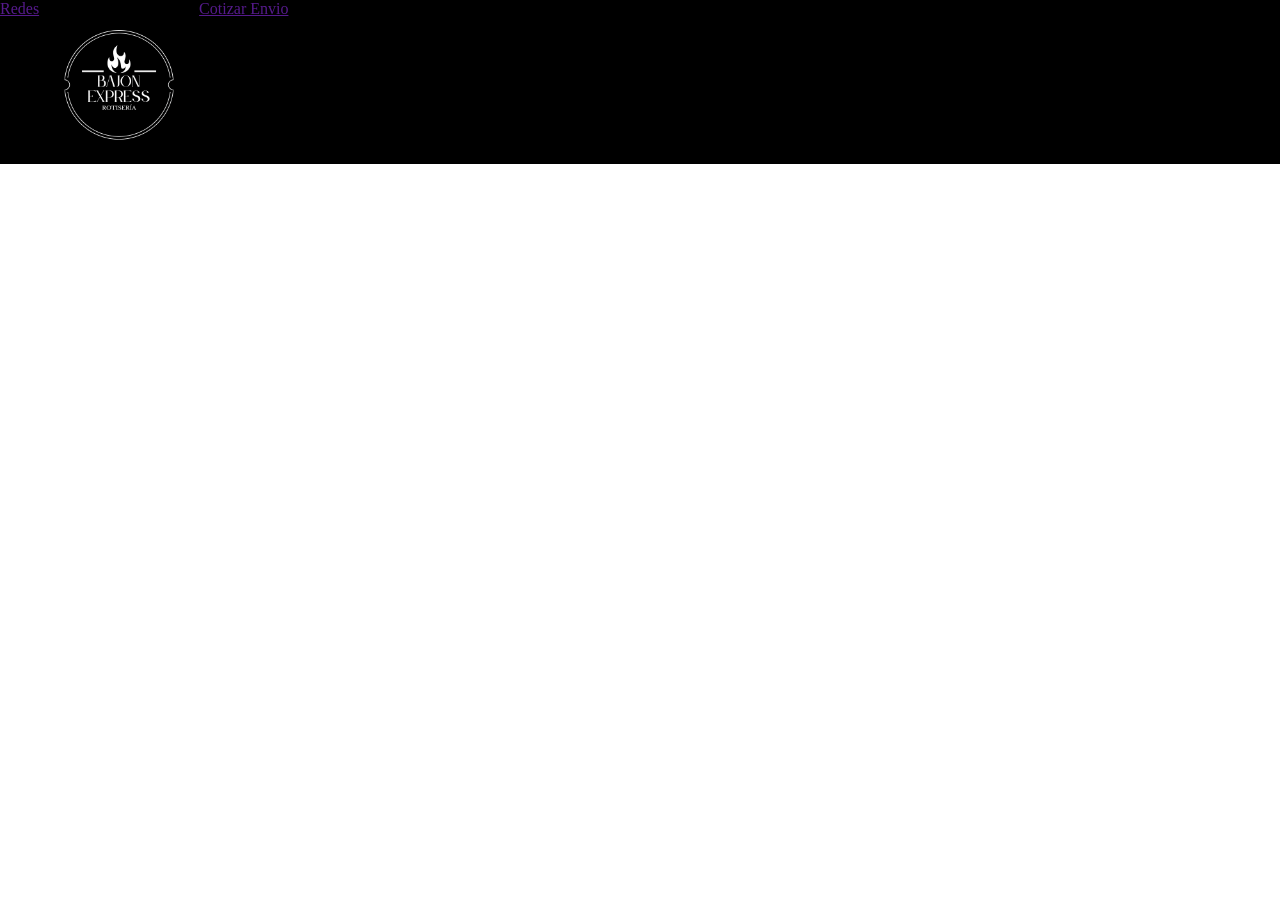
==== index.html @ 4f7670db "Add files via upload" ====
<!DOCTYPE html>
<html lang="ES">
<head>
    <meta charset="UTF-8">
    <meta name="viewport" content="width=device-width, initial-scale=1.0">
    <title>Bajon Express</title>
    <link rel="stylesheet" href="style.css">
</head>
<body>
    <header>
        <nav>
            <ul>
                <li><a href="">Redes</a></li>
                <li><img class="logo" src="Logo.png" alt=""></li>
                <li><a href="">Cotizar Envio</a></li>
            </ul>
        </nav>
    </header>
    
</body>
</html>
---- style.css ----
*{
    margin: 0;
    padding: 0;
    box-sizing: border-box;
}

nav{
    background-color: black;
}

nav ul{
    display: flex;
}

.logo{
    width: 160px;
    height: 160px;
}
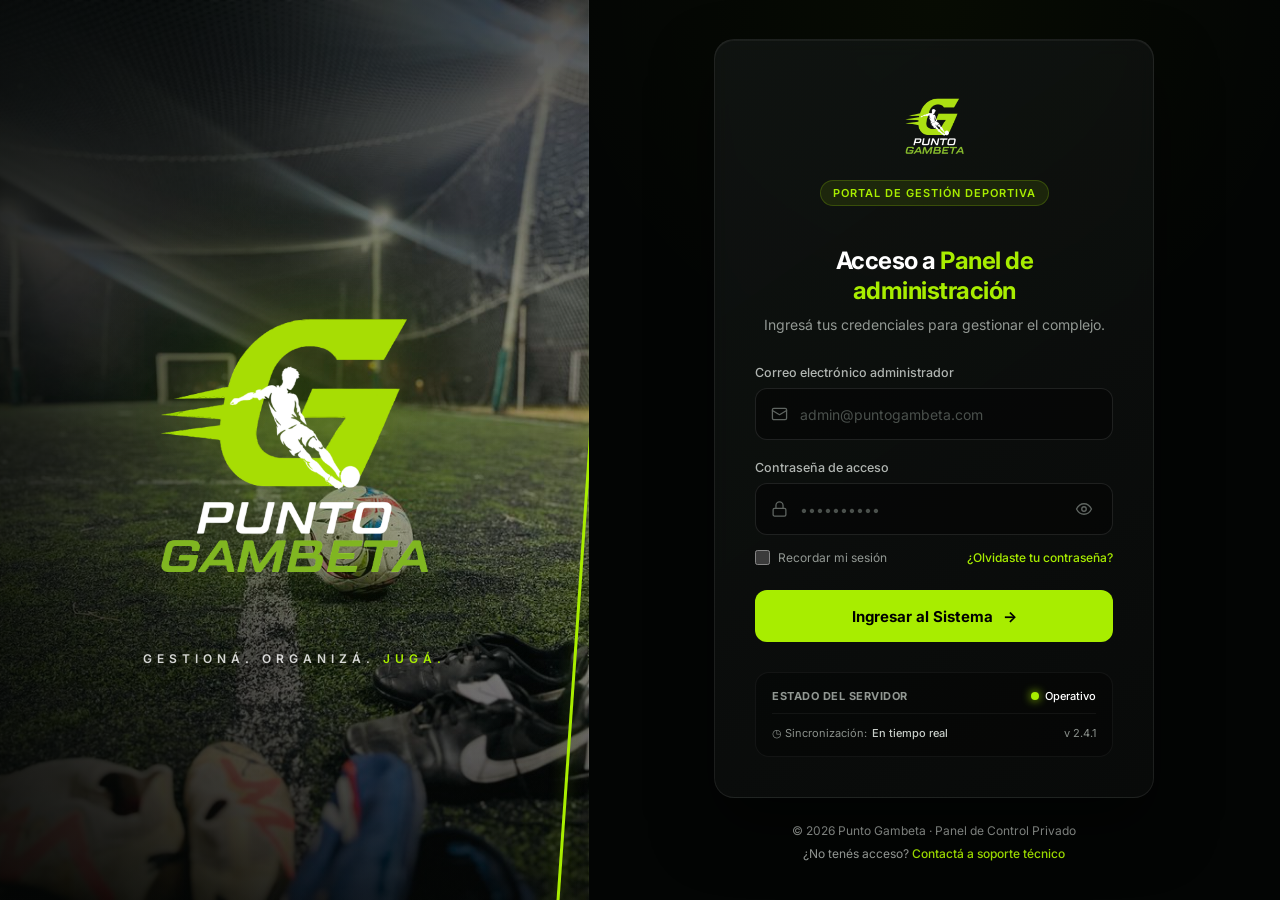
==== commit d46cb4c0: "Add files via upload" ====
--- a/index.html
+++ b/index.html
@@ -1,21 +1,997 @@
-<!DOCTYPE html>
-<html lang="ES">
-<head>
-    <meta charset="UTF-8">
-    <meta name="viewport" content="width=device-width, initial-scale=1.0">
-    <title>Bajon Express</title>
-    <link rel="stylesheet" href="style.css">
-</head>
-<body>
-    <header>
-        <nav>
-            <ul>
-                <li><a href="">Redes</a></li>
-                <li><img class="logo" src="Logo.png" alt=""></li>
-                <li><a href="">Cotizar Envio</a></li>
-            </ul>
-        </nav>
-    </header>
-    
-</body>
-</html>+<!DOCTYPE html>
+<html lang="es">
+
+<head>
+    <meta charset="UTF-8">
+    <meta name="viewport" content="width=device-width, initial-scale=1.0">
+    <meta name="description" content="Punto Gambeta — Portal privado de gestión deportiva. Acceso al panel de administración del complejo.">
+    <meta name="theme-color" content="#030504">
+    <meta name="color-scheme" content="dark">
+    <title>Punto Gambeta | Portal de Gestión Deportiva</title>
+    <link rel="icon" type="image/png" href="./assets/logo.png">
+    <link rel="preload" as="image" href="./assets/fondo-cancha.jpg">
+
+    <link rel="preconnect" href="https://fonts.googleapis.com">
+    <link rel="preconnect" href="https://fonts.gstatic.com" crossorigin>
+    <link href="https://fonts.googleapis.com/css2?family=Inter:wght@400;500;600;700&display=swap" rel="stylesheet">
+
+    <style>
+        /* =====================================================
+           VARIABLES
+        ===================================================== */
+        :root {
+            --verde: #a8ed00;
+            --verde-hover: #baff20;
+            --negro: #030504;
+            --negro-2: #080b09;
+            --blanco: #ffffff;
+            --gris: #929893;
+            --gris-dark: #626864;
+            --borde: rgba(255,255,255,.08);
+            --verde-soft: rgba(168,237,0,.08);
+            --error: #ff6b6b;
+            --radius: 12px;
+        }
+
+        /* =====================================================
+           RESET
+        ===================================================== */
+        * {
+            margin: 0;
+            padding: 0;
+            box-sizing: border-box;
+        }
+
+        html {
+            scroll-behavior: smooth;
+        }
+
+        body {
+            min-height: 100vh;
+            font-family: 'Inter', -apple-system, BlinkMacSystemFont, 'Segoe UI', Arial, Helvetica, sans-serif;
+            background: var(--negro);
+            color: var(--blanco);
+            overflow-x: hidden;
+            -webkit-font-smoothing: antialiased;
+        }
+
+        ::selection {
+            background: var(--verde);
+            color: #000;
+        }
+
+        :focus-visible {
+            outline: 2px solid var(--verde);
+            outline-offset: 2px;
+        }
+
+        img {
+            user-select: none;
+            -webkit-user-drag: none;
+        }
+
+        .sr-only {
+            position: absolute;
+            width: 1px;
+            height: 1px;
+            padding: 0;
+            margin: -1px;
+            overflow: hidden;
+            clip: rect(0, 0, 0, 0);
+            white-space: nowrap;
+            border: 0;
+        }
+
+        /* =====================================================
+           CONTENEDOR PRINCIPAL
+        ===================================================== */
+        .login-page {
+            min-height: 100vh;
+            display: grid;
+            grid-template-columns: 46% 54%;
+        }
+
+        /* =====================================================
+           PANEL IZQUIERDO (fondo real: foto vertical nocturna)
+        ===================================================== */
+        .brand-panel {
+            position: relative;
+            min-height: 100vh;
+            overflow: hidden;
+            background-color: #0a0f0b;
+            background-image:
+                linear-gradient(90deg, rgba(3,5,4,.82) 0%, rgba(3,5,4,.45) 55%, rgba(3,5,4,.30) 100%),
+                linear-gradient(180deg, rgba(3,5,4,.55) 0%, rgba(3,5,4,0) 35%, rgba(3,5,4,0) 60%, rgba(3,5,4,.72) 100%),
+                url("./assets/fondo-cancha.jpg");
+            background-size: cover, cover, cover;
+            background-position: center 62%, center, center 62%;
+            background-repeat: no-repeat;
+        }
+
+        .brand-panel::before {
+            content: "";
+            position: absolute;
+            inset: 0;
+            background: radial-gradient(circle at 50% 45%, rgba(168,237,0,.10), transparent 42%);
+            pointer-events: none;
+            z-index: 1;
+        }
+
+        .brand-panel::after {
+            content: "";
+            position: absolute;
+            top: -5%;
+            right: -2px;
+            width: 3px;
+            height: 110%;
+            background: var(--verde);
+            transform: rotate(4deg);
+            box-shadow: 0 0 15px rgba(168,237,0,.35);
+            z-index: 10;
+        }
+
+        .brand-content {
+            position: relative;
+            z-index: 3;
+            min-height: 100vh;
+            display: flex;
+            flex-direction: column;
+            justify-content: center;
+            align-items: center;
+            padding: 50px;
+            text-align: center;
+        }
+
+        .main-logo {
+            width: min(390px,82%);
+            height: auto;
+            display: block;
+            /* El logo tiene fondo negro: screen lo funde con la foto */
+            mix-blend-mode: screen;
+            filter: drop-shadow(0 0 25px rgba(168,237,0,.15));
+        }
+
+        .brand-slogan {
+            margin-top: 27px;
+            color: rgba(255,255,255,.82);
+            font-size: 12px;
+            font-weight: 600;
+            letter-spacing: 5px;
+            text-shadow: 0 2px 12px rgba(0,0,0,.8);
+        }
+
+        .brand-slogan span {
+            color: var(--verde);
+        }
+
+        /* =====================================================
+           PANEL DERECHO
+        ===================================================== */
+        .form-panel {
+            min-height: 100vh;
+            display: flex;
+            align-items: center;
+            justify-content: center;
+            padding: 35px 50px;
+            background: radial-gradient(circle at 50% 0%, rgba(168,237,0,.03), transparent 40%), var(--negro);
+        }
+
+        .login-container {
+            width: 100%;
+            max-width: 440px;
+        }
+
+        /* =====================================================
+           TARJETA
+        ===================================================== */
+        .login-card {
+            padding: 40px;
+            border-radius: 20px;
+            background: linear-gradient(145deg, rgba(20, 24, 22, 0.7), rgba(9, 11, 10, 0.9));
+            border: 1px solid var(--borde);
+            box-shadow: 0 30px 60px rgba(0,0,0,.5), inset 0 1px 0 rgba(255,255,255,0.05);
+            backdrop-filter: blur(10px);
+            -webkit-backdrop-filter: blur(10px);
+        }
+
+        /* =====================================================
+           BADGE ADMIN & LOGO
+        ===================================================== */
+        .admin-header {
+            display: flex;
+            flex-direction: column;
+            align-items: center;
+            margin-bottom: 25px;
+        }
+
+        .small-logo {
+            width: 85px;
+            height: auto;
+            display: block;
+            margin-bottom: 15px;
+            mix-blend-mode: screen;
+            border-radius: 10px;
+        }
+
+        .admin-badge {
+            background: rgba(168,237,0,.1);
+            color: var(--verde);
+            padding: 5px 12px;
+            border-radius: 20px;
+            font-size: 11px;
+            font-weight: 600;
+            letter-spacing: 1px;
+            text-transform: uppercase;
+            border: 1px solid rgba(168,237,0,.2);
+            margin-bottom: 15px;
+        }
+
+        /* =====================================================
+           BIENVENIDA
+        ===================================================== */
+        .welcome {
+            text-align: center;
+        }
+
+        .welcome h1 {
+            font-size: 24px;
+            font-weight: 700;
+            letter-spacing: -.5px;
+            margin-bottom: 8px;
+            color: #ffffff;
+            line-height: 1.25;
+        }
+
+        .welcome h1 span {
+            color: var(--verde);
+        }
+
+        .welcome p {
+            color: var(--gris);
+            font-size: 14px;
+            line-height: 1.5;
+            margin-bottom: 30px;
+        }
+
+        /* =====================================================
+           FORMULARIO
+        ===================================================== */
+        .form-group {
+            margin-bottom: 20px;
+        }
+
+        .form-group label {
+            display: block;
+            margin-bottom: 8px;
+            font-size: 12.5px;
+            font-weight: 500;
+            color: #b0b5b1;
+        }
+
+        .input-container {
+            position: relative;
+        }
+
+        .input-container:focus-within .input-icon {
+            color: var(--verde);
+        }
+
+        .input-icon {
+            position: absolute;
+            left: 16px;
+            top: 50%;
+            transform: translateY(-50%);
+            color: #5f6561;
+            pointer-events: none;
+            transition: color 0.3s;
+            display: flex;
+            align-items: center;
+        }
+
+        .input-icon svg {
+            width: 17px;
+            height: 17px;
+            display: block;
+        }
+
+        .input-container input {
+            width: 100%;
+            height: 52px;
+            padding: 0 46px 0 44px;
+            border-radius: var(--radius);
+            border: 1px solid rgba(255,255,255,.1);
+            outline: none;
+            background: rgba(0,0,0,.4);
+            color: white;
+            font-size: 14px;
+            font-family: inherit;
+            transition: border-color .2s ease, box-shadow .2s ease, background .2s ease;
+        }
+
+        /* Sin icono a la derecha en email: menos padding */
+        .input-container input[type="email"] {
+            padding-right: 16px;
+        }
+
+        .input-container input::placeholder {
+            color: #4a504c;
+        }
+
+        .input-container input:hover {
+            border-color: rgba(255,255,255,.25);
+        }
+
+        .input-container input:focus {
+            border-color: var(--verde);
+            background: rgba(168,237,0,.02);
+            box-shadow: 0 0 0 4px rgba(168,237,0,.08);
+        }
+
+        .input-container input[aria-invalid="true"] {
+            border-color: rgba(255,107,107,.7);
+            box-shadow: 0 0 0 4px rgba(255,107,107,.1);
+        }
+
+        /* Autofill oscuro */
+        .input-container input:-webkit-autofill {
+            -webkit-text-fill-color: #fff;
+            -webkit-box-shadow: 0 0 0 60px #0b0e0c inset;
+            caret-color: #fff;
+        }
+
+        /* =====================================================
+           PASSWORD
+        ===================================================== */
+        .password-toggle {
+            position: absolute;
+            right: 12px;
+            top: 50%;
+            transform: translateY(-50%);
+            border: none;
+            border-radius: 8px;
+            background: transparent;
+            color: #5f6561;
+            cursor: pointer;
+            padding: 8px;
+            display: flex;
+            align-items: center;
+            justify-content: center;
+            transition: color 0.2s, background 0.2s;
+        }
+
+        .password-toggle:hover {
+            color: var(--blanco);
+            background: rgba(255,255,255,.06);
+        }
+
+        .password-toggle svg {
+            width: 18px;
+            height: 18px;
+            display: block;
+        }
+
+        .caps-warning {
+            display: none;
+            margin-top: 8px;
+            font-size: 11.5px;
+            color: #e8c547;
+        }
+
+        .caps-warning.visible {
+            display: block;
+        }
+
+        /* =====================================================
+           OPCIONES INFERIORES
+        ===================================================== */
+        .form-options {
+            display: flex;
+            justify-content: space-between;
+            align-items: center;
+            gap: 12px;
+            margin-bottom: 25px;
+            margin-top: -5px;
+        }
+
+        .remember-me {
+            display: flex;
+            align-items: center;
+            gap: 8px;
+            font-size: 12px;
+            color: var(--gris);
+            cursor: pointer;
+            user-select: none;
+        }
+
+        .remember-me input {
+            width: 15px;
+            height: 15px;
+            accent-color: var(--verde);
+            cursor: pointer;
+        }
+
+        .forgot {
+            color: var(--verde);
+            background: none;
+            border: none;
+            padding: 0;
+            font-size: 12px;
+            font-weight: 500;
+            font-family: inherit;
+            cursor: pointer;
+            transition: .2s;
+        }
+
+        .forgot:hover {
+            color: var(--verde-hover);
+            text-decoration: underline;
+        }
+
+        /* =====================================================
+           BOTÓN LOGIN
+        ===================================================== */
+        .btn-login {
+            width: 100%;
+            height: 52px;
+            border: none;
+            border-radius: var(--radius);
+            background: var(--verde);
+            color: #000000;
+            font-size: 15px;
+            font-weight: 700;
+            font-family: inherit;
+            cursor: pointer;
+            transition: transform .2s ease, background .2s ease, box-shadow .2s ease, opacity .2s;
+            display: flex;
+            justify-content: center;
+            align-items: center;
+            gap: 10px;
+        }
+
+        .btn-login:hover:not(:disabled) {
+            background: var(--verde-hover);
+            transform: translateY(-2px);
+            box-shadow: 0 8px 25px rgba(168,237,0,.25);
+        }
+
+        .btn-login:active:not(:disabled) {
+            transform: translateY(0);
+        }
+
+        .btn-login:disabled {
+            opacity: .75;
+            cursor: not-allowed;
+            transform: none;
+            box-shadow: none;
+        }
+
+        .btn-login .arrow {
+            font-weight: 700;
+        }
+
+        .spinner {
+            width: 18px;
+            height: 18px;
+            border-radius: 50%;
+            border: 2.5px solid rgba(0,0,0,.25);
+            border-top-color: #000;
+            animation: spin .7s linear infinite;
+            flex-shrink: 0;
+        }
+
+        @keyframes spin {
+            to { transform: rotate(360deg); }
+        }
+
+        /* =====================================================
+           INFORMACIÓN DEL SISTEMA
+        ===================================================== */
+        .system-info {
+            margin-top: 30px;
+            padding: 16px;
+            border: 1px solid rgba(255,255,255,.05);
+            border-radius: 14px;
+            background: rgba(0,0,0,.3);
+        }
+
+        .system-title {
+            display: flex;
+            align-items: center;
+            justify-content: space-between;
+            margin-bottom: 12px;
+            padding-bottom: 10px;
+            border-bottom: 1px solid rgba(255,255,255,.05);
+        }
+
+        .system-title strong {
+            font-size: 11px;
+            color: var(--gris);
+            text-transform: uppercase;
+            letter-spacing: 0.5px;
+        }
+
+        .online {
+            display: flex;
+            align-items: center;
+            gap: 6px;
+            font-size: 11px;
+            color: var(--blanco);
+            font-weight: 500;
+        }
+
+        .online-dot {
+            width: 8px;
+            height: 8px;
+            border-radius: 50%;
+            background: var(--verde);
+            box-shadow: 0 0 10px var(--verde);
+            animation: pulse 2s infinite;
+        }
+
+        @keyframes pulse {
+            0% { box-shadow: 0 0 0 0 rgba(168,237,0, 0.4); }
+            70% { box-shadow: 0 0 0 6px rgba(168,237,0, 0); }
+            100% { box-shadow: 0 0 0 0 rgba(168,237,0, 0); }
+        }
+
+        .server-stats {
+            display: flex;
+            justify-content: space-between;
+            gap: 8px;
+            font-size: 11px;
+            color: #8a908b;
+        }
+
+        .server-stats span {
+            display: flex;
+            align-items: center;
+            gap: 5px;
+        }
+
+        .server-stats strong {
+            color: #c6ccc7;
+            font-weight: 500;
+        }
+
+        /* =====================================================
+           FOOTER
+        ===================================================== */
+        .footer {
+            margin-top: 25px;
+            text-align: center;
+            color: #a0a5a1;
+            font-size: 12px;
+            display: flex;
+            flex-direction: column;
+            gap: 8px;
+        }
+
+        .footer a {
+            color: var(--verde);
+            text-decoration: none;
+            font-weight: 500;
+            transition: color 0.2s;
+        }
+
+        .footer a:hover {
+            color: var(--verde-hover);
+            text-decoration: underline;
+        }
+
+        /* =====================================================
+           MENSAJES
+        ===================================================== */
+        .message {
+            display: none;
+            margin-top: 15px;
+            padding: 12px 14px;
+            border-radius: 8px;
+            text-align: center;
+            font-size: 12.5px;
+            font-weight: 500;
+            line-height: 1.45;
+        }
+
+        .message.success {
+            display: block;
+            color: #000;
+            background: var(--verde);
+        }
+
+        /* Animación de acceso correcto */
+        .login-card.access-ok {
+            border-color: rgba(168,237,0,.6);
+            animation: accessGlow .9s ease both;
+        }
+
+        @keyframes accessGlow {
+            0% { box-shadow: 0 30px 60px rgba(0,0,0,.5), 0 0 0 0 rgba(168,237,0,.55); }
+            100% { box-shadow: 0 30px 60px rgba(0,0,0,.5), 0 0 0 22px rgba(168,237,0,0); }
+        }
+
+        .btn-login.access-ok {
+            background: var(--verde);
+            box-shadow: 0 0 24px rgba(168,237,0,.5);
+        }
+
+        .check-pop {
+            display: inline-flex;
+            align-items: center;
+            justify-content: center;
+            width: 20px;
+            height: 20px;
+            border-radius: 50%;
+            background: #000;
+            color: var(--verde);
+            font-weight: 800;
+            animation: checkPop .4s cubic-bezier(.2,1.6,.4,1);
+        }
+
+        @keyframes checkPop {
+            from { transform: scale(0); }
+            to { transform: scale(1); }
+        }
+
+        .message.error {
+            display: block;
+            color: #ffd7d7;
+            background: rgba(255,80,80,.12);
+            border: 1px solid rgba(255,80,80,.5);
+        }
+
+        .message.info {
+            display: block;
+            color: #d7e4d8;
+            background: rgba(255,255,255,.06);
+            border: 1px solid rgba(255,255,255,.12);
+        }
+
+        .shake {
+            animation: shake .35s ease;
+        }
+
+        @keyframes shake {
+            0%, 100% { transform: translateX(0); }
+            25% { transform: translateX(-6px); }
+            50% { transform: translateX(6px); }
+            75% { transform: translateX(-4px); }
+        }
+
+        /* =====================================================
+           TABLET & MOBILE
+        ===================================================== */
+        @media (max-width: 1050px) {
+            .login-page { grid-template-columns: 42% 58%; }
+            .form-panel { padding: 25px; }
+            .login-card { padding: 35px; }
+        }
+
+        @media (max-width: 800px) {
+            body { background: var(--negro); }
+            .login-page { display: flex; flex-direction: column; min-height: 100vh; }
+
+            .brand-panel {
+                display: block; width: 100%; min-height: 250px; height: 35vh;
+                background-position: center 60%, center, center 60%; flex-shrink: 0;
+            }
+            .brand-panel::after {
+                top: auto; bottom: -2px; left: 0; width: 100%; height: 2px;
+                transform: none; box-shadow: 0 0 12px rgba(168,237,0,.5);
+            }
+            .brand-content { min-height: 100%; padding: 30px 20px; justify-content: center; }
+            .main-logo { width: min(240px,72vw); }
+            .brand-slogan { margin-top: 15px; font-size: 10px; letter-spacing: 4px; }
+
+            .form-panel { padding: 30px 20px 40px; align-items: flex-start; }
+            .login-container { max-width: 480px; }
+            .login-card { padding: 30px 22px; }
+            .welcome h1 { font-size: 22px; }
+            .form-options { flex-wrap: wrap; }
+        }
+
+        @media (max-width: 380px) {
+            .login-card { padding: 26px 18px; }
+            .form-options { flex-direction: column; align-items: flex-start; }
+        }
+
+        /* =====================================================
+           ANIMACIONES
+        ===================================================== */
+        .login-card {
+            animation: loginAppear .6s cubic-bezier(0.16, 1, 0.3, 1) both;
+        }
+
+        @keyframes loginAppear {
+            from { opacity: 0; transform: translateY(20px); }
+            to { opacity: 1; transform: translateY(0); }
+        }
+
+        @media (prefers-reduced-motion: reduce) {
+            html { scroll-behavior: auto; }
+            *, *::before, *::after {
+                animation-duration: 0.01ms !important;
+                transition-duration: 0.01ms !important;
+            }
+        }
+
+    </style>
+</head>
+
+<body>
+
+    <main class="login-page">
+
+        <!-- =================================================
+             MARCA / CANCHA
+        ================================================= -->
+        <section class="brand-panel" aria-label="Marca Punto Gambeta">
+            <div class="brand-content">
+                <img src="./assets/logo.png" alt="Punto Gambeta" class="main-logo" fetchpriority="high" onerror="this.style.display='none'">
+                <div class="brand-slogan">
+                    GESTIONÁ. ORGANIZÁ. <span>JUGÁ.</span>
+                </div>
+            </div>
+        </section>
+
+        <!-- =================================================
+             LOGIN DE ADMINISTRACIÓN
+        ================================================= -->
+        <section class="form-panel" aria-label="Acceso administrativo">
+            <div class="login-container">
+
+                <div class="login-card" id="loginCard">
+
+                    <!-- ENCABEZADO ADMIN -->
+                    <div class="admin-header">
+                        <img src="./assets/logo.png" alt="" aria-hidden="true" class="small-logo" loading="lazy" onerror="this.style.display='none'">
+                        <span class="admin-badge">Portal de Gestión Deportiva</span>
+                    </div>
+
+                    <!-- BIENVENIDA -->
+                    <div class="welcome">
+                        <h1>Acceso a <span>Panel de administración</span></h1>
+                        <p>Ingresá tus credenciales para gestionar el complejo.</p>
+                    </div>
+
+                    <!-- FORMULARIO -->
+                    <form id="loginForm" novalidate>
+
+                        <!-- EMAIL -->
+                        <div class="form-group">
+                            <label for="email">Correo electrónico administrador</label>
+                            <div class="input-container">
+                                <input type="email" id="email" name="email" placeholder="admin@puntogambeta.com"
+                                    autocomplete="username" inputmode="email" enterkeyhint="go"
+                                    aria-describedby="emailError" required>
+                                <span class="input-icon" aria-hidden="true">
+                                    <svg viewBox="0 0 24 24" fill="none" stroke="currentColor" stroke-width="1.8" stroke-linecap="round" stroke-linejoin="round"><rect x="2" y="4" width="20" height="16" rx="2"/><path d="m22 7-10 6L2 7"/></svg>
+                                </span>
+                            </div>
+                        </div>
+
+                        <!-- PASSWORD -->
+                        <div class="form-group">
+                            <label for="password">Contraseña de acceso</label>
+                            <div class="input-container">
+                                <input type="password" id="password" name="password" placeholder="••••••••••"
+                                    autocomplete="current-password" enterkeyhint="go" minlength="6"
+                                    aria-describedby="capsWarning" required>
+                                <span class="input-icon" aria-hidden="true">
+                                    <svg viewBox="0 0 24 24" fill="none" stroke="currentColor" stroke-width="1.8" stroke-linecap="round" stroke-linejoin="round"><rect x="3" y="11" width="18" height="11" rx="2"/><path d="M7 11V7a5 5 0 0 1 10 0v4"/></svg>
+                                </span>
+                                <button type="button" class="password-toggle" id="togglePassword" aria-label="Mostrar contraseña" aria-pressed="false">
+                                    <svg id="eyeOpen" viewBox="0 0 24 24" fill="none" stroke="currentColor" stroke-width="1.8" stroke-linecap="round" stroke-linejoin="round"><path d="M2 12s3.5-7 10-7 10 7 10 7-3.5 7-10 7-10-7-10-7Z"/><circle cx="12" cy="12" r="3"/></svg>
+                                    <svg id="eyeClosed" viewBox="0 0 24 24" fill="none" stroke="currentColor" stroke-width="1.8" stroke-linecap="round" stroke-linejoin="round" style="display:none"><path d="M9.88 9.88a3 3 0 1 0 4.24 4.24"/><path d="M10.73 5.08A10.4 10.4 0 0 1 12 5c6.5 0 10 7 10 7a17.6 17.6 0 0 1-2.16 3.19"/><path d="M6.61 6.61A17.5 17.5 0 0 0 2 12s3.5 7 10 7a10.7 10.7 0 0 0 4.39-.92"/><line x1="2" y1="2" x2="22" y2="22"/></svg>
+                                </button>
+                            </div>
+                            <div class="caps-warning" id="capsWarning" role="status">Bloq Mayús activado</div>
+                        </div>
+
+                        <!-- OPCIONES -->
+                        <div class="form-options">
+                            <label class="remember-me">
+                                <input type="checkbox" id="remember">
+                                Recordar mi sesión
+                            </label>
+                            <button type="button" class="forgot" id="forgotPassword">¿Olvidaste tu contraseña?</button>
+                        </div>
+
+                        <!-- LOGIN -->
+                        <button type="submit" class="btn-login" id="btnLogin">
+                            <span>Ingresar al Sistema</span>
+                            <span class="arrow" aria-hidden="true">→</span>
+                        </button>
+
+                        <div id="message" class="message" role="alert" aria-live="polite"></div>
+                        <div id="emailError" class="sr-only" aria-live="polite"></div>
+                    </form>
+
+                    <!-- =================================================
+                         INDICADOR ESTADO DEL SISTEMA
+                    ================================================== -->
+                    <div class="system-info" role="status" aria-label="Estado del servidor: operativo">
+                        <div class="system-title">
+                            <strong>Estado del servidor</strong>
+                            <div class="online">
+                                <span class="online-dot" aria-hidden="true"></span>
+                                Operativo
+                            </div>
+                        </div>
+                        <div class="server-stats">
+                            <span>◷ Sincronización: <strong>En tiempo real</strong></span>
+                            <span>v 2.4.1</span>
+                        </div>
+                    </div>
+
+                </div>
+
+                <!-- FOOTER -->
+                <div class="footer">
+                    <div>© <span id="year">2026</span> Punto Gambeta · Panel de Control Privado</div>
+                    <div>¿No tenés acceso? <a href="mailto:soporte@puntogambeta.com">Contactá a soporte técnico</a></div>
+                </div>
+
+            </div>
+        </section>
+
+    </main>
+
+    <!-- =====================================================
+         JAVASCRIPT
+    ===================================================== -->
+    <script>
+        const loginForm = document.getElementById("loginForm");
+        const emailInput = document.getElementById("email");
+        const passwordInput = document.getElementById("password");
+        const togglePassword = document.getElementById("togglePassword");
+        const eyeOpen = document.getElementById("eyeOpen");
+        const eyeClosed = document.getElementById("eyeClosed");
+        const message = document.getElementById("message");
+        const btn = document.getElementById("btnLogin");
+        const btnOriginal = btn.innerHTML;
+        const remember = document.getElementById("remember");
+        const capsWarning = document.getElementById("capsWarning");
+        const loginCard = document.getElementById("loginCard");
+
+        document.getElementById("year").textContent = new Date().getFullYear();
+
+        /* Recordar email guardado */
+        try {
+            const saved = localStorage.getItem("pg_remember_email");
+            if (saved) {
+                emailInput.value = saved;
+                remember.checked = true;
+            }
+        } catch (e) { /* almacenamiento no disponible */ }
+
+        function showMessage(text, type) {
+            message.textContent = text;
+            message.className = "message " + type;
+        }
+
+        function clearMessage() {
+            message.textContent = "";
+            message.className = "message";
+        }
+
+        function shakeCard() {
+            loginCard.classList.remove("shake");
+            void loginCard.offsetWidth;
+            loginCard.classList.add("shake");
+        }
+
+        function setLoading(loading) {
+            btn.disabled = loading;
+            btn.innerHTML = loading
+                ? '<span class="spinner" aria-hidden="true"></span><span>Verificando…</span>'
+                : btnOriginal;
+        }
+
+        function isValidEmail(v) {
+            return /^[^\s@]+@[^\s@]+\.[^\s@]{2,}$/.test(v);
+        }
+
+        /* MOSTRAR / OCULTAR PASSWORD */
+        function setPasswordVisible(visible) {
+            passwordInput.type = visible ? "text" : "password";
+            eyeOpen.style.display = visible ? "none" : "block";
+            eyeClosed.style.display = visible ? "block" : "none";
+            togglePassword.setAttribute("aria-label", visible ? "Ocultar contraseña" : "Mostrar contraseña");
+            togglePassword.setAttribute("aria-pressed", String(visible));
+        }
+
+        togglePassword.addEventListener("click", () => {
+            setPasswordVisible(passwordInput.type === "password");
+            passwordInput.focus();
+        });
+
+        /* Aviso Bloq Mayús */
+        function checkCaps(e) {
+            try {
+                const on = e.getModifierState && e.getModifierState("CapsLock");
+                capsWarning.classList.toggle("visible", !!on);
+            } catch (err) { /* no soportado */ }
+        }
+        passwordInput.addEventListener("keyup", checkCaps);
+        passwordInput.addEventListener("keydown", checkCaps);
+
+        /* Limpiar error al escribir */
+        [emailInput, passwordInput].forEach((el) => {
+            el.addEventListener("input", () => {
+                el.removeAttribute("aria-invalid");
+                if (message.classList.contains("error")) clearMessage();
+            });
+        });
+
+        /* LOGIN */
+        loginForm.addEventListener("submit", (event) => {
+            event.preventDefault();
+
+            const email = emailInput.value.trim();
+            const password = passwordInput.value;
+
+            if (!email || !password) {
+                showMessage("Por favor, completá todos los campos.", "error");
+                if (!email) emailInput.setAttribute("aria-invalid", "true");
+                if (!password) passwordInput.setAttribute("aria-invalid", "true");
+                shakeCard();
+                return;
+            }
+
+            if (!isValidEmail(email)) {
+                showMessage("Ingresá un correo electrónico válido.", "error");
+                emailInput.setAttribute("aria-invalid", "true");
+                emailInput.focus();
+                shakeCard();
+                return;
+            }
+
+            if (password.length < 6) {
+                showMessage("La contraseña debe tener al menos 6 caracteres.", "error");
+                passwordInput.setAttribute("aria-invalid", "true");
+                passwordInput.focus();
+                shakeCard();
+                return;
+            }
+
+            /* Guardar / borrar recuerdo */
+            try {
+                if (remember.checked) localStorage.setItem("pg_remember_email", email);
+                else localStorage.removeItem("pg_remember_email");
+            } catch (e) { /* ignorar */ }
+
+            setLoading(true);
+            clearMessage();
+
+            setTimeout(() => {
+                if (email.toLowerCase() === "admintotal@gmail.com" && password.trim().toLowerCase() === "admintotal") {
+                    setLoading(false);
+                    loginCard.classList.add("access-ok");
+                    btn.classList.add("access-ok");
+                    btn.innerHTML = '<span class="check-pop">✓</span><span>¡Bienvenido!</span>';
+                    btn.disabled = true;
+                    showMessage("Acceso correcto. Entrando al panel...", "success");
+                    setTimeout(() => { window.location.href = "./Panel-Betav0.html"; }, 1400);
+                } else {
+                    setLoading(false);
+                    emailInput.setAttribute("aria-invalid", "true");
+                    passwordInput.setAttribute("aria-invalid", "true");
+                    showMessage("Credenciales incorrectas. Verificá e intentá de nuevo.", "error");
+                    shakeCard();
+                }
+            }, 1200);
+        });
+
+        /* RECUPERAR PASSWORD */
+        document.getElementById("forgotPassword").addEventListener("click", () => {
+            const email = emailInput.value.trim();
+            showMessage(
+                email && isValidEmail(email)
+                    ? "Se envió un enlace de recuperación a " + email + "."
+                    : "Ingresá tu correo arriba y reintentá, o escribí a soporte@puntogambeta.com.",
+                "info"
+            );
+        });
+    </script>
+</body>
+</html>
